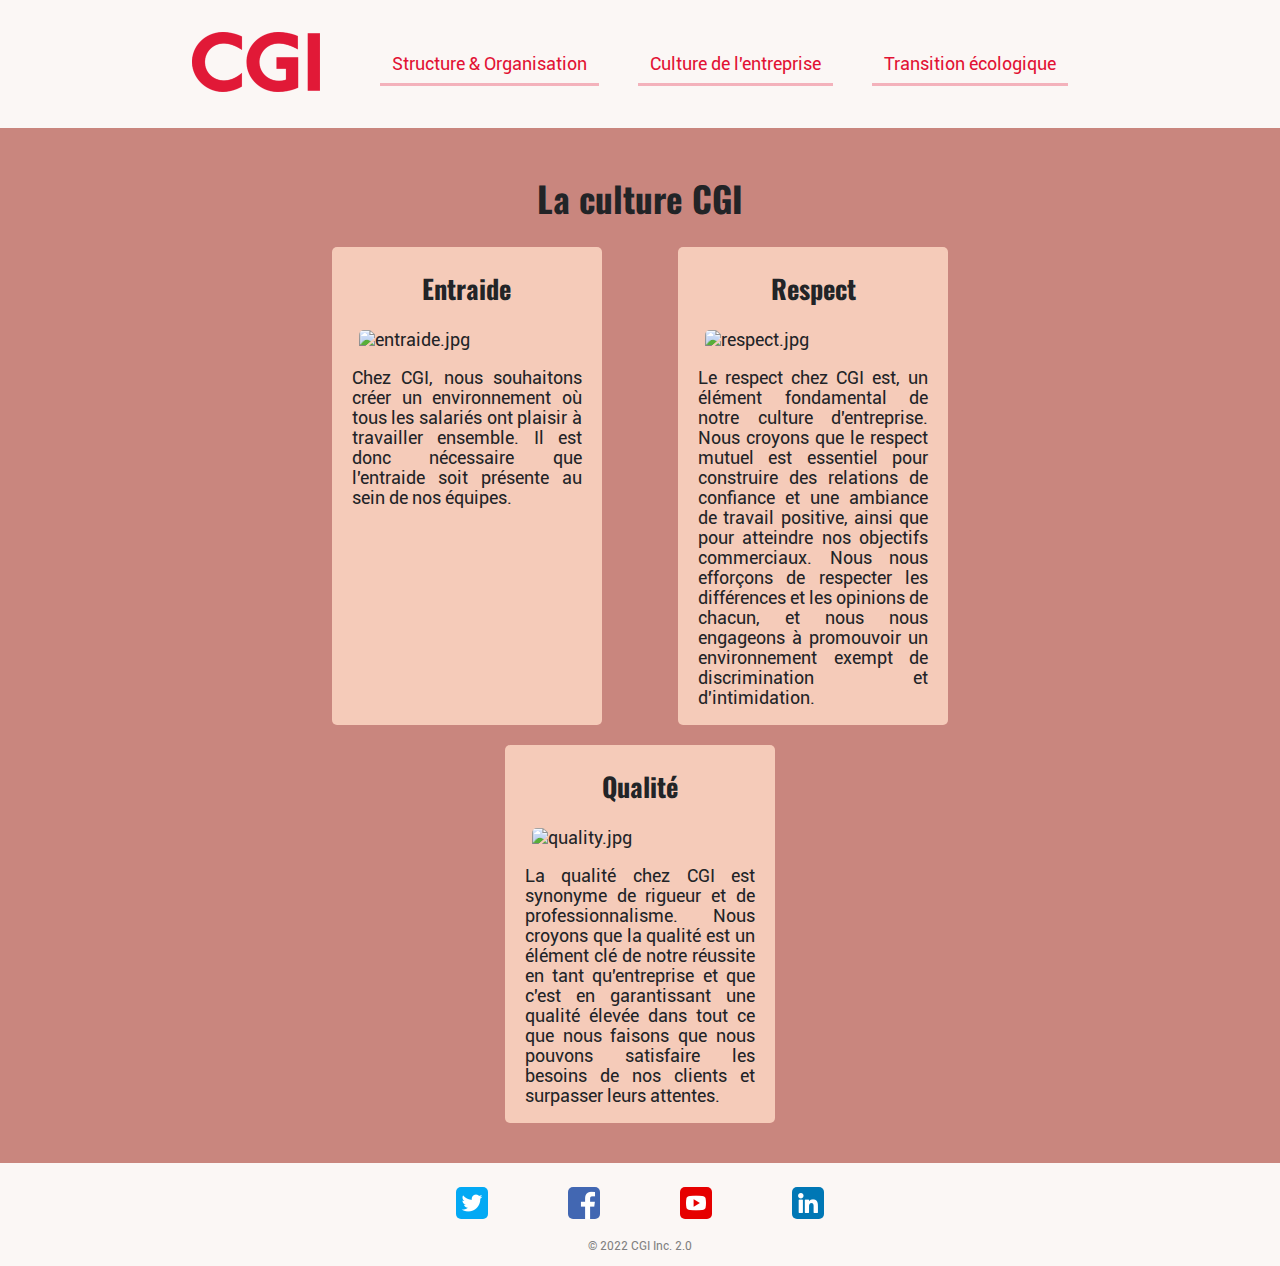
==== pages/culture_entreprise.html @ dd4986ea "J'ai complété la page culture de l'entreprise" ====
<!DOCTYPE html>
<html lang="fr">
  <head>
    <meta charset="UTF-8" />
    <title>CGI - Culture de l'entreprise</title>
    <link rel="stylesheet" href="./../css_files/style.css" />
    <!-- Feuille de style principale -->
    <link rel="stylesheet" href="./../css_files/culture_style.css" />
    <!-- Feuille de style specifique à la page -->
  </head>

  <body>
    <header>
      <a href="./../index.html"
        ><img src="./../img/CGI_logo.png" alt="Logo CGI" class="CGI_logo"
      /></a>
      <nav>
        <ul>
          <li>
            <a href="./structure&organisation.html">Structure & Organisation</a>
          </li>
          <li>
            <a href="./culture_entreprise.html">Culture de l'entreprise</a>
          </li>
          <li>
            <a href="./transition_ecologique.html">Transition écologique</a>
          </li>
        </ul>
      </nav>
    </header>

    <main class="fade-in">
      <h1>La culture CGI</h1>

      <article>
        <div>
          <h2>Entraide</h2>
          <img src="../../sae-cgi/img/entraide.jpg" alt="entraide.jpg" />
          <!-- Unsplash - Hannah Busing -->
          <p>
            Chez CGI, nous souhaitons créer un environnement
            où tous les salariés ont plaisir à travailler ensemble.
            Il est donc nécessaire que l'entraide soit présente au sein
            de nos équipes.
          </p>
        </div>

        <div>
          <h2>Respect</h2>
          <img src="../../sae-cgi/img/Respect.jpg" alt="respect.jpg" />
          <!-- Unsplash - Jason Goodman -->
          <p>
            Le respect chez CGI est, un élément fondamental de notre culture d'entreprise.
            Nous croyons que le respect mutuel est essentiel pour construire des relations 
            de confiance et une ambiance de travail positive, ainsi que pour atteindre nos 
            objectifs commerciaux. Nous nous efforçons de respecter les différences et les opinions 
            de chacun, et nous nous engageons à promouvoir un environnement exempt de discrimination et d'intimidation.
          </p>
        </div>

        <div>
          <h2>Qualité</h2>
          <img src="../../sae-cgi/img/quality.jpg" alt="quality.jpg" />
          <!-- Unsplash - John Schnobrich -->
          <p>
            La qualité chez CGI est synonyme de rigueur et de professionnalisme. 
            Nous croyons que la qualité est un élément clé de notre réussite en 
            tant qu'entreprise et que c'est en garantissant une qualité élevée 
            dans tout ce que nous faisons que nous pouvons satisfaire les besoins 
            de nos clients et surpasser leurs attentes.
          </p>
        </div>
      </article>
    </main>

    <footer>
      <nav>
        <ul>
          <li>
            <a href="https://twitter.com/cgi_fr"
              ><img src="./../img/twitter.png" alt="Twitter"
            /></a>
          </li>
          <li>
            <a href="https://www.facebook.com/CGIFrance"
              ><img src="./../img/facebook.png" alt="Facebook"
            /></a>
          </li>
          <li>
            <a href="https://www.youtube.com/cgifrance_tv"
              ><img src="./../img/youtube.png" alt="Youtube"
            /></a>
          </li>
          <li>
            <a href="https://www.linkedin.com/company/cgi/"
              ><img src="./../img/linkedin.png" alt="Linked In"
            /></a>
          </li>
        </ul>
      </nav>
      <p id="copyright">© 2022 CGI Inc. 2.0</p>
    </footer>
  </body>
</html>
---- css_files/style.css ----
/* ============================================== */
/* Fichier de style commun à l'ensemble des pages */
/* ============================================== */

:root {
  /* Variable pour les couleurs */
  --red: #e21234;
  --beige: #f5cbb9;
  --dark-beige: #c9867e;
  --white: #fbf7f5;
  --black: #222427;
}

@font-face {
  font-family: Roboto;
  src: url(/fonts/Roboto-Regular.ttf) format("truetype");
}

@font-face {
  font-family: Oswald;
  src: url(/fonts/Oswald-VariableFont_wght.ttf) format("truetype");
}

/* Animation lors du changement de page */
.fade-in > * {
  opacity: 1;
  animation-name: fadeInOpacity;
  animation-timing-function: ease-in;
  animation-duration: 0.3s;
}

@keyframes fadeInOpacity {
  0% {
    opacity: 0;
  }
  100% {
    opacity: 1;
  }
}

body {
  display: flex;
  flex-direction: column;
  align-items: center;

  color: var(--black);
  font-family: "Roboto", sans-serif;
  font-size: 1.1em;
  text-align: justify;

  background-color: var(--white);

  margin: 0;
}

/* Règles header */

header {
  display: flex;
  justify-content: space-between;
  align-items: center;

  width: 70%;
  height: 128px;
}

.CGI_logo {
  width: 128px;
}

/* Animation CGI logo */
header > a:hover > .CGI_logo {
  animation: cgi-anim 0.75s;
}
@keyframes cgi-anim {
  0% {
    transform: scale(1);
  }
  33% {
    transform: scale(0.95);
  }
  66% {
    transform: scale(1.05);
  }
  100% {
    transform: scale(1);
  }
}

header nav {
  flex-grow: 1;
}

header nav ul {
  display: flex;
  justify-content: space-around;
  flex-wrap: wrap;

  list-style: none;
}

header nav li {
  flex-shrink: 0;
}

header nav li a {
  text-decoration: none;
  color: var(--red);
  padding: 12px;
  line-height: 44px;

  /* Animation sous les liens de la navbar */
  background-image: linear-gradient(
    to right,
    var(--red) 50%,
    rgba(226, 18, 53, 0.3) 50%
  );
  background-size: 200% 3px;
  background-repeat: no-repeat;
  background-position: 100% 100%;
  transition: background-position 0.3s;
}

header nav li a:hover {
  background-position: 0% 100%;
}

/* Règles main */

main {
  display: flex;
  flex-direction: column;
  align-items: center;

  background-color: var(--dark-beige);
  width: 100%;
  padding: 20px;
}

main h1,
main h2 {
  font-family: "Oswald", sans-serif;
}

/* Règles séparateur */

#separator {
  border: none;
  border-top: solid 1px rgba(128, 128, 128);
  border-radius: 20px;

  width: 66%;
}

/* Règles footer */

footer {
  display: flex;
  flex-direction: column;
  align-items: center;

  width: 100%;
}

footer nav {
  width: 30%;
  margin-top: 16px;
}

footer ul {
  display: flex;
  justify-content: space-between;

  margin: 0;
  padding: 0;

  list-style: none;
}

footer nav a {
  display: inline-block;

  padding: 8px;
  line-height: 0;
  border-radius: 5px;

  transition: all 0.3s;
}

footer nav a:hover {
  background-color: var(--beige);
}

footer nav img {
  height: 32px;
  border-radius: 5px;
}

#copyright {
  font-size: 0.7em;
  color: grey;
}
---- css_files/culture_style.css ----
/* ========================================================= */
/* Fichier de style pour la page culture_entreprise.html */
/* ========================================================= */

article {
  display: flex;
  flex-wrap: wrap;
  justify-content: space-evenly;

  width: 60%;
}

article div {
  display: flex;
  flex-direction: column;
  align-items: center;

  width: 30%;
  min-width: 230px;
  max-width: 300px;

  padding: 0 20px;
  margin-bottom: 20px;
  border-radius: 5px;

  background-color: var(--beige);
}

div img {
  width: 94%;
  border-radius: 5px;
}
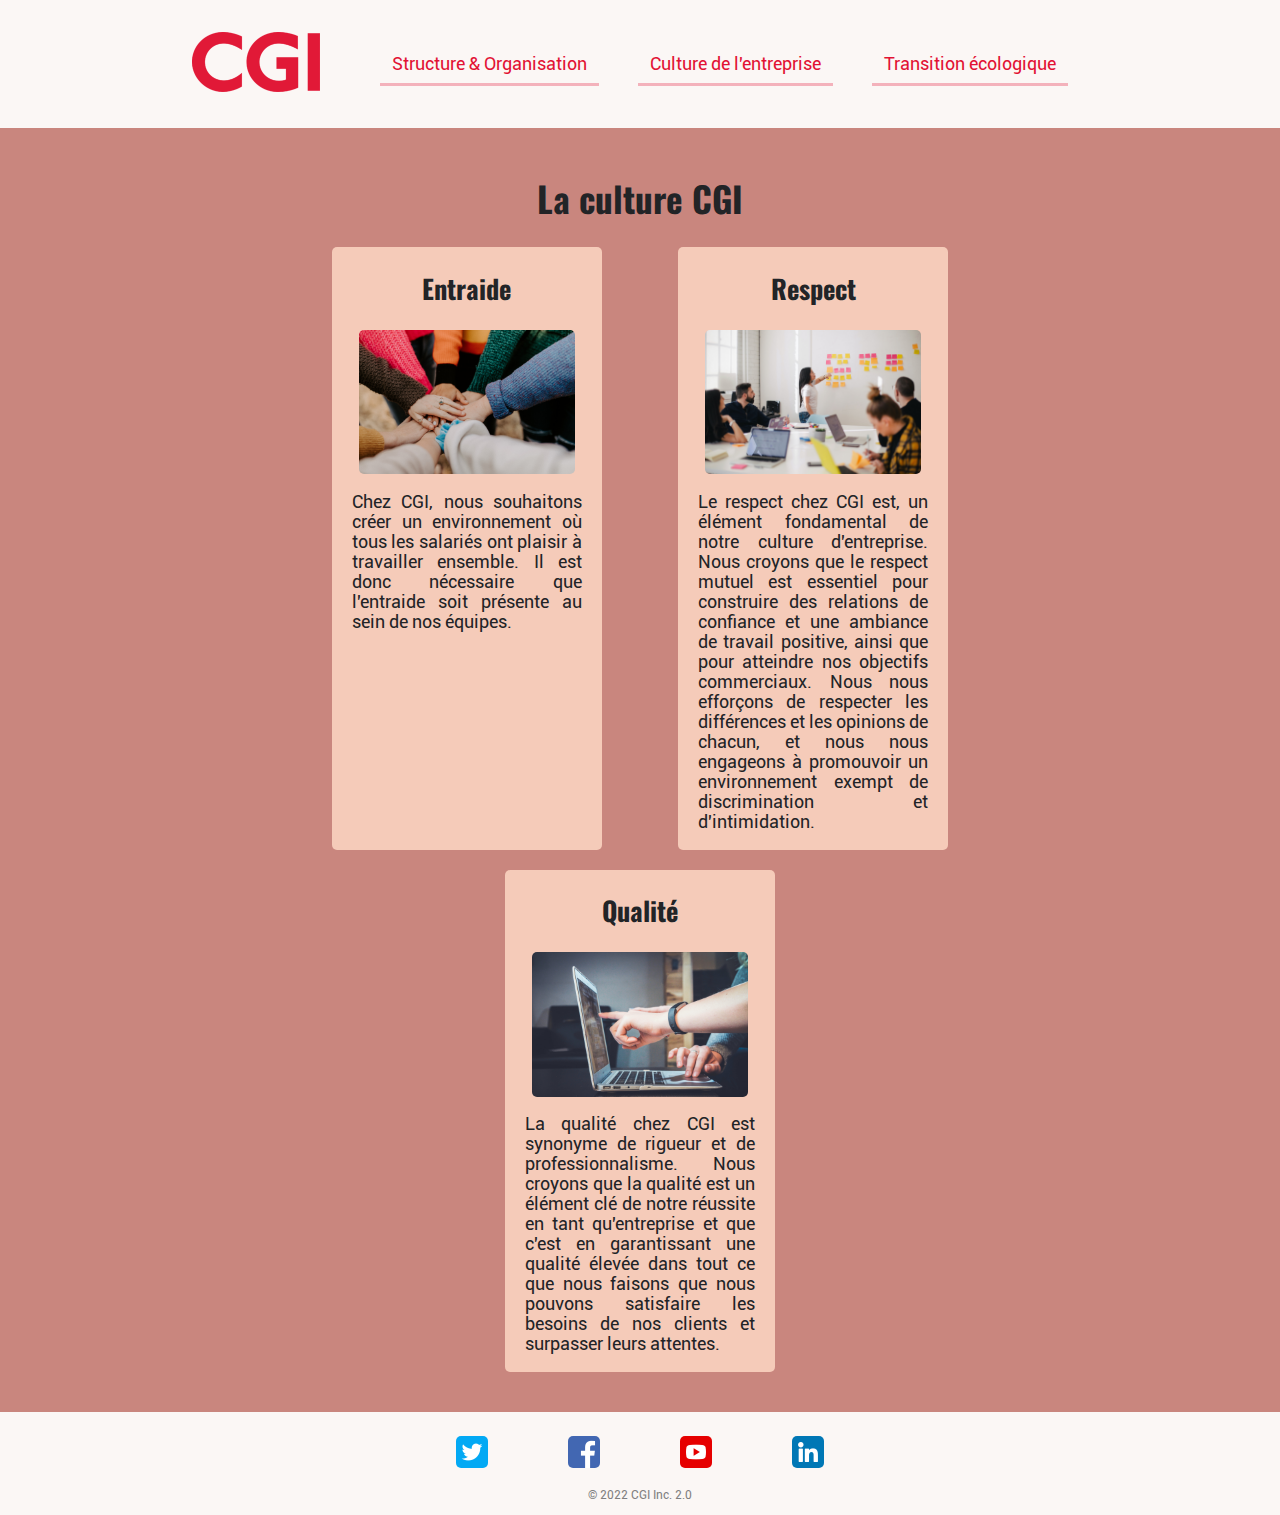
==== commit d556003a: "Merge branch 'main' of https://github.com/Aw0d/sae-cgi" ====
--- a/pages/culture_entreprise.html
+++ b/pages/culture_entreprise.html
@@ -35,7 +35,7 @@
       <article>
         <div>
           <h2>Entraide</h2>
-          <img src="../../sae-cgi/img/entraide.jpg" alt="entraide.jpg" />
+          <img src="/img/entraide.jpg" alt="entraide.jpg" />
           <!-- Unsplash - Hannah Busing -->
           <p>
             Chez CGI, nous souhaitons créer un environnement
@@ -47,7 +47,7 @@
 
         <div>
           <h2>Respect</h2>
-          <img src="../../sae-cgi/img/Respect.jpg" alt="respect.jpg" />
+          <img src="/img/Respect.jpg" alt="respect.jpg" />
           <!-- Unsplash - Jason Goodman -->
           <p>
             Le respect chez CGI est, un élément fondamental de notre culture d'entreprise.
@@ -60,7 +60,7 @@
 
         <div>
           <h2>Qualité</h2>
-          <img src="../../sae-cgi/img/quality.jpg" alt="quality.jpg" />
+          <img src="/img/quality.jpg" alt="quality.jpg" />
           <!-- Unsplash - John Schnobrich -->
           <p>
             La qualité chez CGI est synonyme de rigueur et de professionnalisme. 
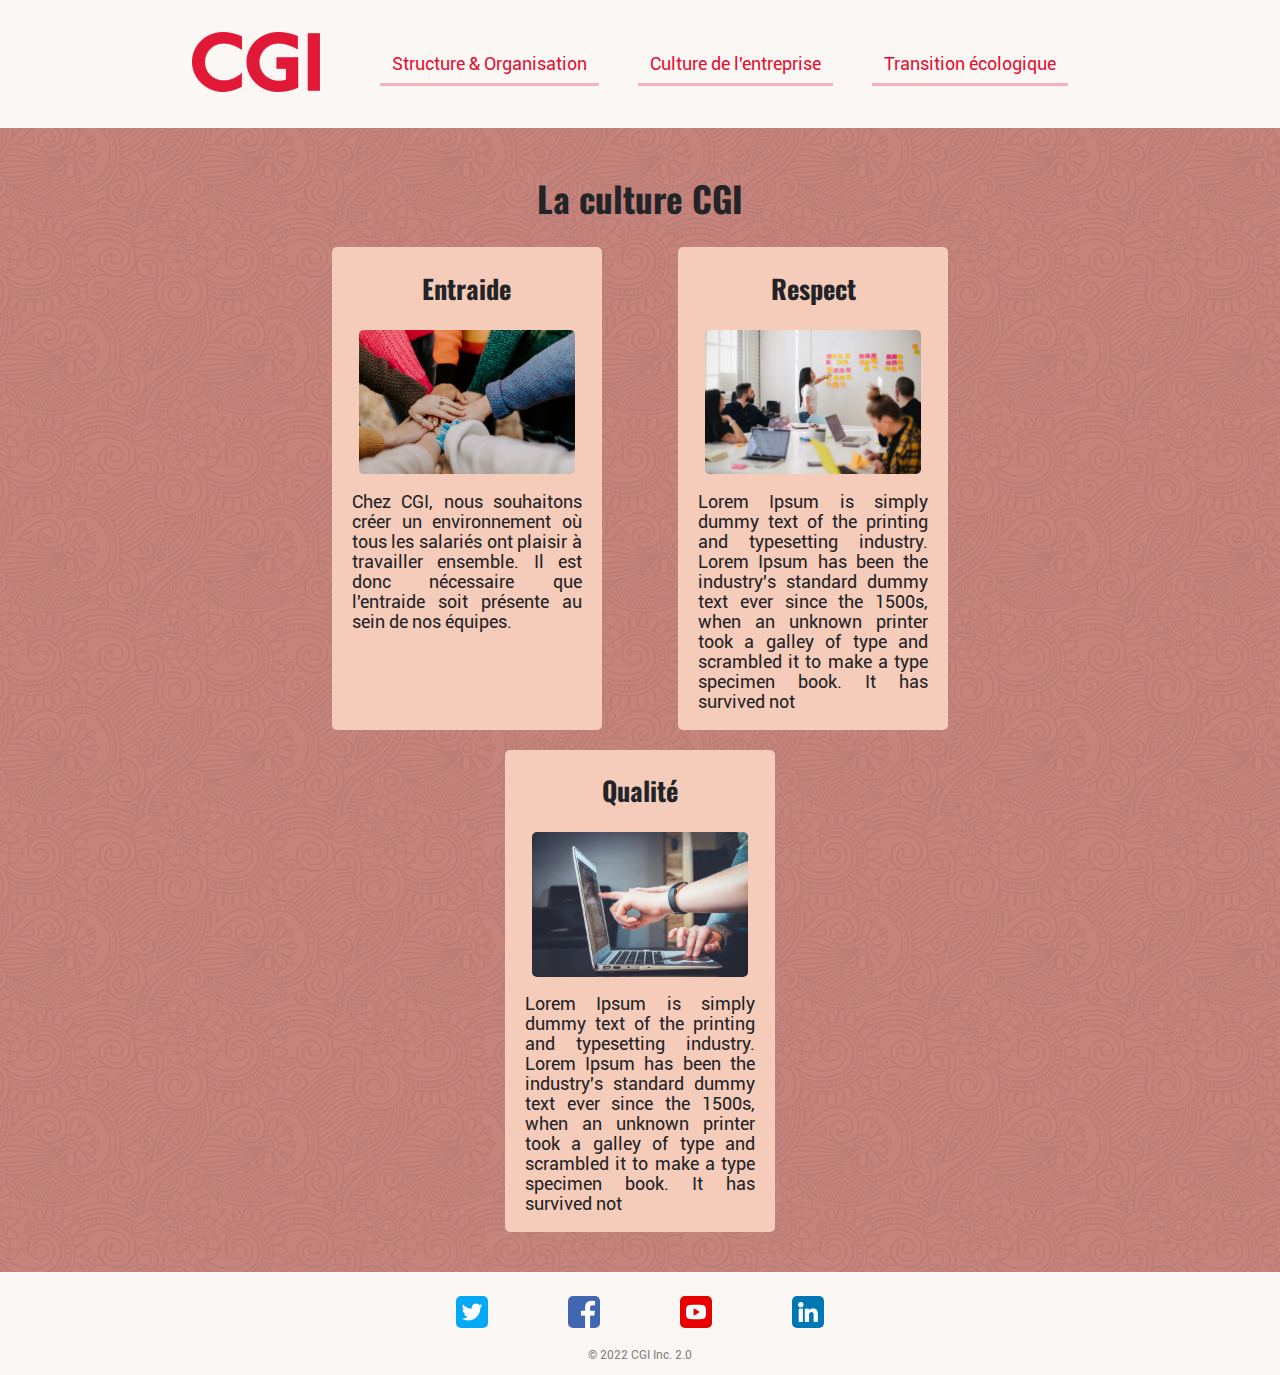
==== commit f1d2deae: "- ajout d'un fond dans le main - modification des chemin des images de culture_entreprise" ====
--- a/pages/culture_entreprise.html
+++ b/pages/culture_entreprise.html
@@ -35,7 +35,7 @@
       <article>
         <div>
           <h2>Entraide</h2>
-          <img src="/img/entraide.jpg" alt="entraide.jpg" />
+          <img src="../img/entraide.jpg" alt="entraide.jpg" />
           <!-- Unsplash - Hannah Busing -->
           <p>
             Chez CGI, nous souhaitons créer un environnement
@@ -47,27 +47,25 @@
 
         <div>
           <h2>Respect</h2>
-          <img src="/img/Respect.jpg" alt="respect.jpg" />
+          <img src="../img/Respect.jpg" alt="respect.jpg" />
           <!-- Unsplash - Jason Goodman -->
           <p>
-            Le respect chez CGI est, un élément fondamental de notre culture d'entreprise.
-            Nous croyons que le respect mutuel est essentiel pour construire des relations 
-            de confiance et une ambiance de travail positive, ainsi que pour atteindre nos 
-            objectifs commerciaux. Nous nous efforçons de respecter les différences et les opinions 
-            de chacun, et nous nous engageons à promouvoir un environnement exempt de discrimination et d'intimidation.
+            Lorem Ipsum is simply dummy text of the printing and typesetting
+            industry. Lorem Ipsum has been the industry's standard dummy text
+            ever since the 1500s, when an unknown printer took a galley of type
+            and scrambled it to make a type specimen book. It has survived not
           </p>
         </div>
 
         <div>
           <h2>Qualité</h2>
-          <img src="/img/quality.jpg" alt="quality.jpg" />
+          <img src="../img/quality.jpg" alt="quality.jpg" />
           <!-- Unsplash - John Schnobrich -->
           <p>
-            La qualité chez CGI est synonyme de rigueur et de professionnalisme. 
-            Nous croyons que la qualité est un élément clé de notre réussite en 
-            tant qu'entreprise et que c'est en garantissant une qualité élevée 
-            dans tout ce que nous faisons que nous pouvons satisfaire les besoins 
-            de nos clients et surpasser leurs attentes.
+            Lorem Ipsum is simply dummy text of the printing and typesetting
+            industry. Lorem Ipsum has been the industry's standard dummy text
+            ever since the 1500s, when an unknown printer took a galley of type
+            and scrambled it to make a type specimen book. It has survived not
           </p>
         </div>
       </article>
--- a/css_files/style.css
+++ b/css_files/style.css
@@ -133,6 +133,8 @@
   align-items: center;
 
   background-color: var(--dark-beige);
+  background-image: url(../img/fond.png);
+  background-blend-mode: multiply;
   width: 100%;
   padding: 20px;
 }
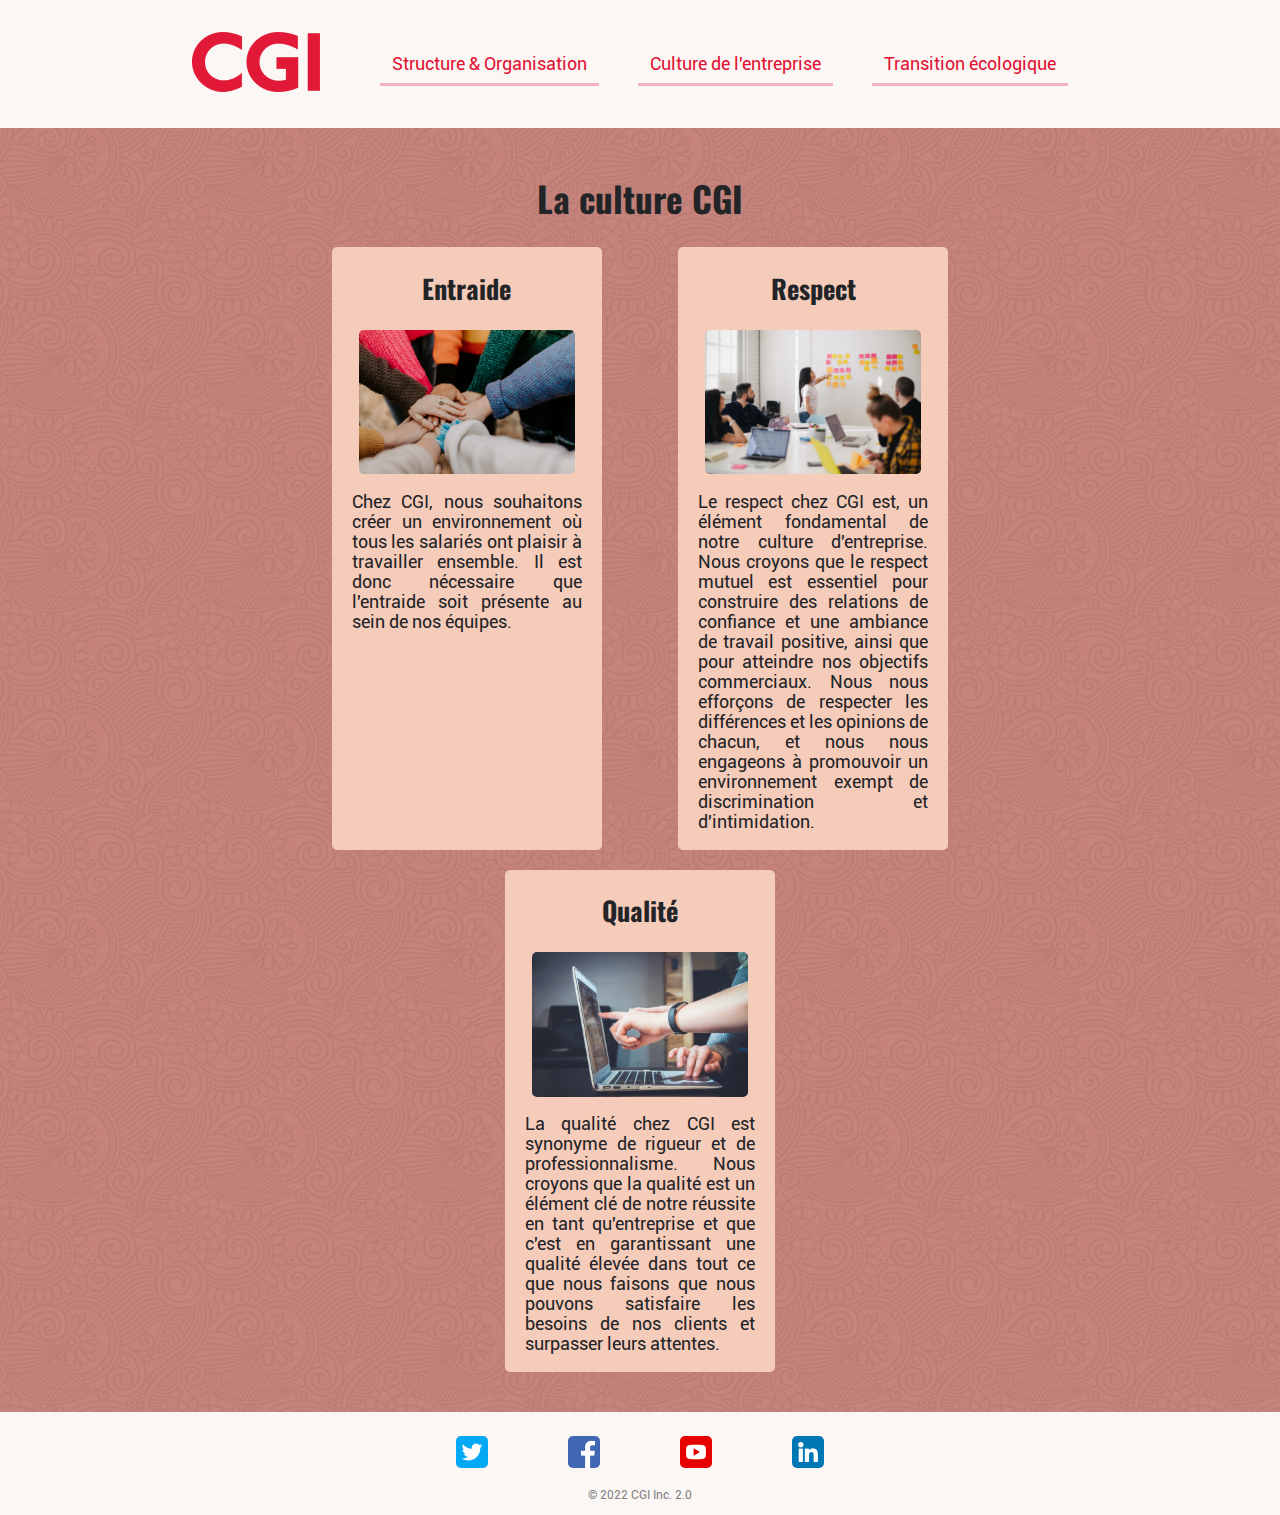
==== commit ba9ebcbb: "Merge branch 'main' of https://github.com/Aw0d/sae-cgi" ====
--- a/pages/culture_entreprise.html
+++ b/pages/culture_entreprise.html
@@ -50,10 +50,11 @@
           <img src="../img/Respect.jpg" alt="respect.jpg" />
           <!-- Unsplash - Jason Goodman -->
           <p>
-            Lorem Ipsum is simply dummy text of the printing and typesetting
-            industry. Lorem Ipsum has been the industry's standard dummy text
-            ever since the 1500s, when an unknown printer took a galley of type
-            and scrambled it to make a type specimen book. It has survived not
+            Le respect chez CGI est, un élément fondamental de notre culture d'entreprise.
+            Nous croyons que le respect mutuel est essentiel pour construire des relations 
+            de confiance et une ambiance de travail positive, ainsi que pour atteindre nos 
+            objectifs commerciaux. Nous nous efforçons de respecter les différences et les opinions 
+            de chacun, et nous nous engageons à promouvoir un environnement exempt de discrimination et d'intimidation.
           </p>
         </div>
 
@@ -62,10 +63,11 @@
           <img src="../img/quality.jpg" alt="quality.jpg" />
           <!-- Unsplash - John Schnobrich -->
           <p>
-            Lorem Ipsum is simply dummy text of the printing and typesetting
-            industry. Lorem Ipsum has been the industry's standard dummy text
-            ever since the 1500s, when an unknown printer took a galley of type
-            and scrambled it to make a type specimen book. It has survived not
+            La qualité chez CGI est synonyme de rigueur et de professionnalisme. 
+            Nous croyons que la qualité est un élément clé de notre réussite en 
+            tant qu'entreprise et que c'est en garantissant une qualité élevée 
+            dans tout ce que nous faisons que nous pouvons satisfaire les besoins 
+            de nos clients et surpasser leurs attentes.
           </p>
         </div>
       </article>
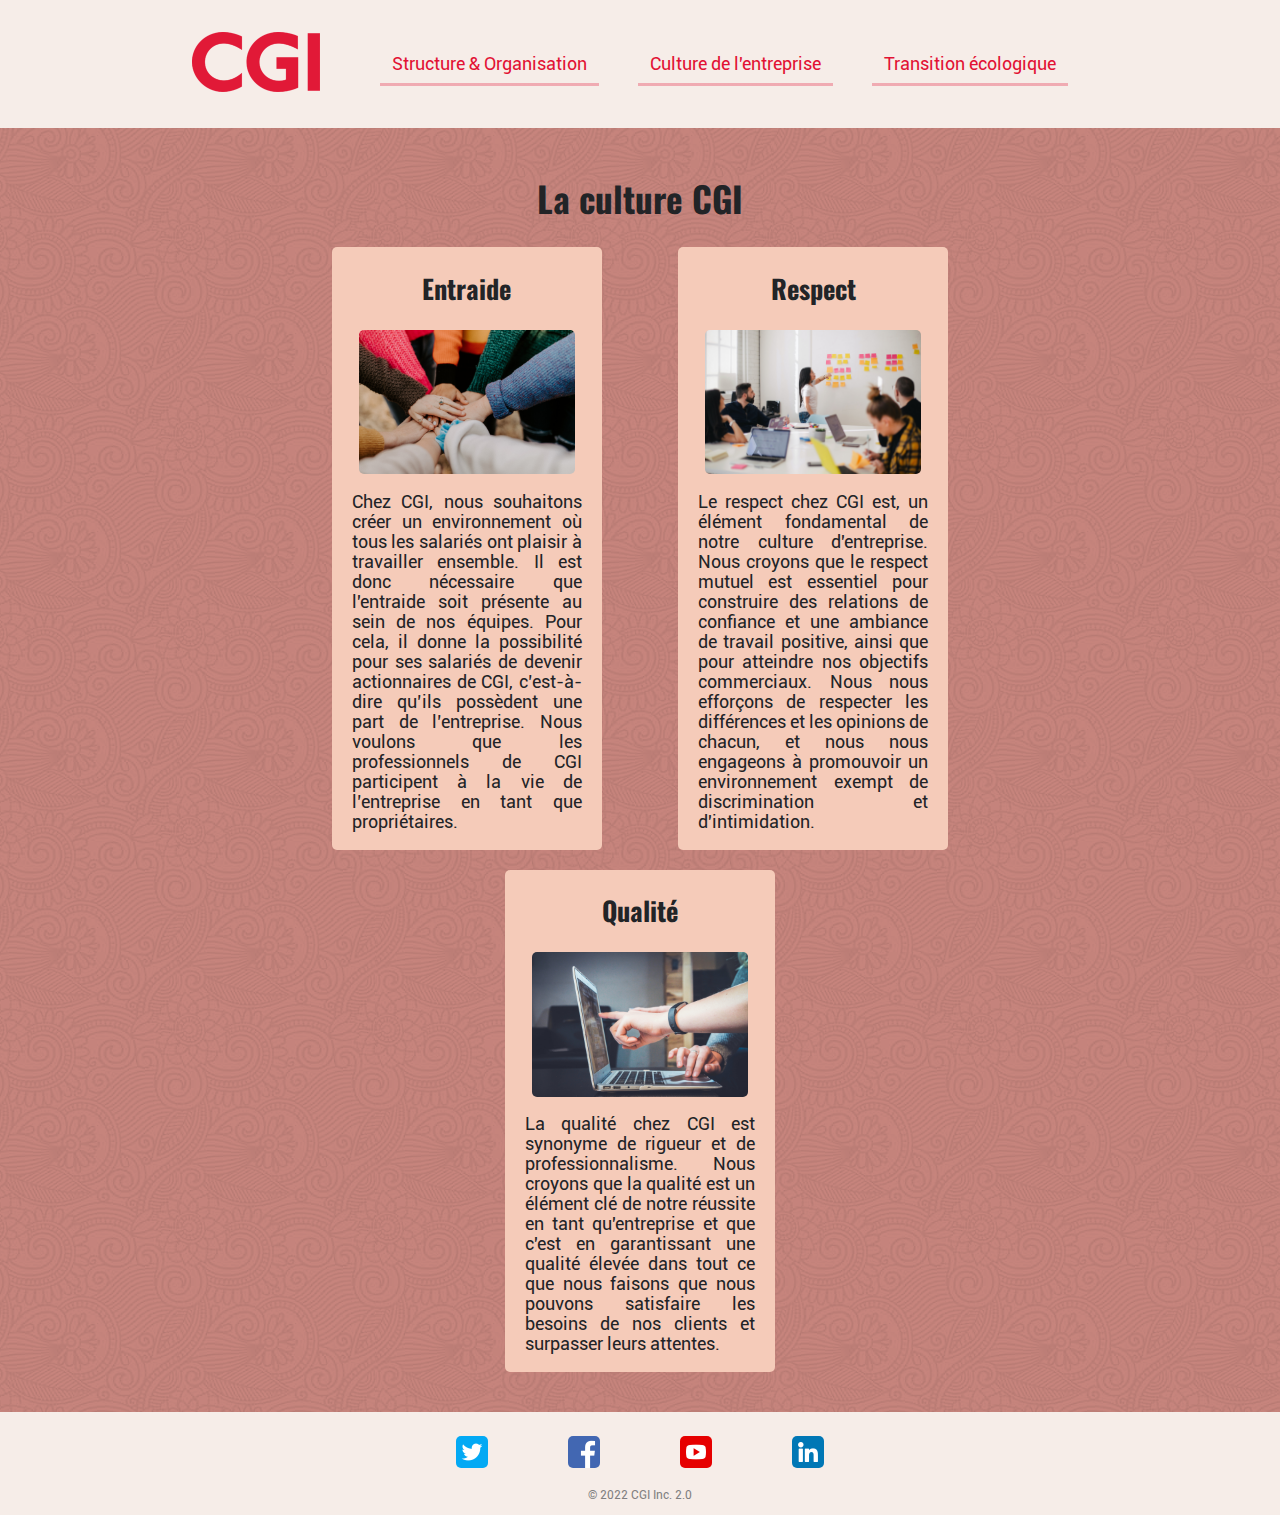
==== commit 47614690: "- correction des alt des img dans toutes les pages - Ajout d'un lien cliquable sur le nom de Peter W" ====
--- a/pages/culture_entreprise.html
+++ b/pages/culture_entreprise.html
@@ -41,7 +41,10 @@
             Chez CGI, nous souhaitons créer un environnement
             où tous les salariés ont plaisir à travailler ensemble.
             Il est donc nécessaire que l'entraide soit présente au sein
-            de nos équipes.
+            de nos équipes. Pour cela, il donne la possibilité pour ses
+            salariés de devenir actionnaires de CGI, c’est-à-dire qu’ils
+            possèdent une part de l’entreprise. Nous voulons que les
+            professionnels de CGI participent à la vie de l’entreprise en tant que propriétaires.
           </p>
         </div>
 
--- a/css_files/style.css
+++ b/css_files/style.css
@@ -7,7 +7,7 @@
   --red: #e21234;
   --beige: #f5cbb9;
   --dark-beige: #c9867e;
-  --white: #fbf7f5;
+  --white: #f6ede8;
   --black: #222427;
 }
 
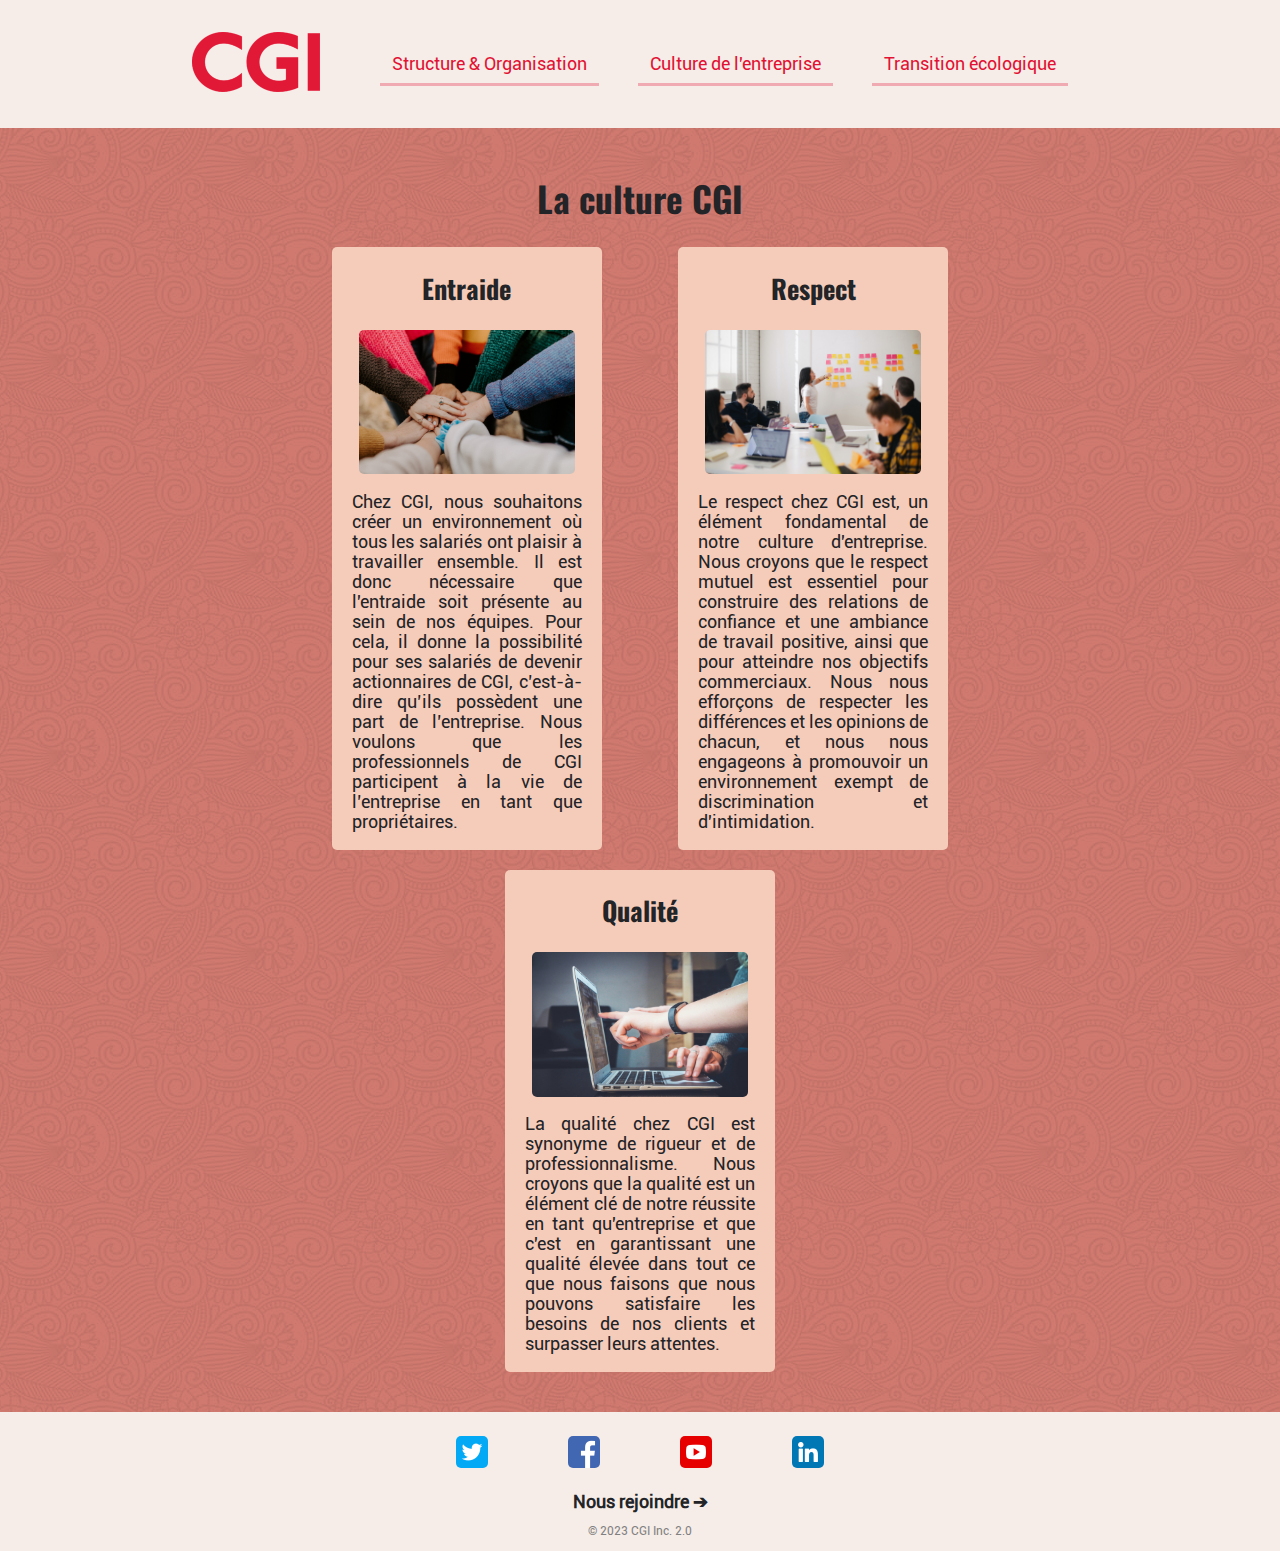
==== commit 05e5651e: "- ajout d'un formulaire - correction de la date de copyright - ajout d'une image de CGI dans la page" ====
--- a/pages/culture_entreprise.html
+++ b/pages/culture_entreprise.html
@@ -101,7 +101,8 @@
           </li>
         </ul>
       </nav>
-      <p id="copyright">© 2022 CGI Inc. 2.0</p>
+      <a class="nous_rejoindre" href="../pages/demande_stage.html">Nous rejoindre ➔</a>
+      <p id="copyright">© 2023 CGI Inc. 2.0</p>
     </footer>
   </body>
 </html>
--- a/css_files/style.css
+++ b/css_files/style.css
@@ -6,7 +6,7 @@
   /* Variable pour les couleurs */
   --red: #e21234;
   --beige: #f5cbb9;
-  --dark-beige: #c9867e;
+  --dark-beige: #d37b71;
   --white: #f6ede8;
   --black: #222427;
 }
@@ -167,6 +167,7 @@
 footer nav {
   width: 30%;
   margin-top: 16px;
+  margin-bottom: 16px;
 }
 
 footer ul {
@@ -190,7 +191,7 @@
 }
 
 footer nav a:hover {
-  background-color: var(--beige);
+  background-color: #f5cbb98e;
 }
 
 footer nav img {
@@ -198,6 +199,20 @@
   border-radius: 5px;
 }
 
+.nous_rejoindre {
+  color: var(--black);
+  text-decoration: none;
+  font-weight: bold;
+}
+
+.nous_rejoindre:hover {
+  text-decoration: underline;
+}
+
+.nous_rejoindre:active {
+  color: black;
+}
+
 #copyright {
   font-size: 0.7em;
   color: grey;
